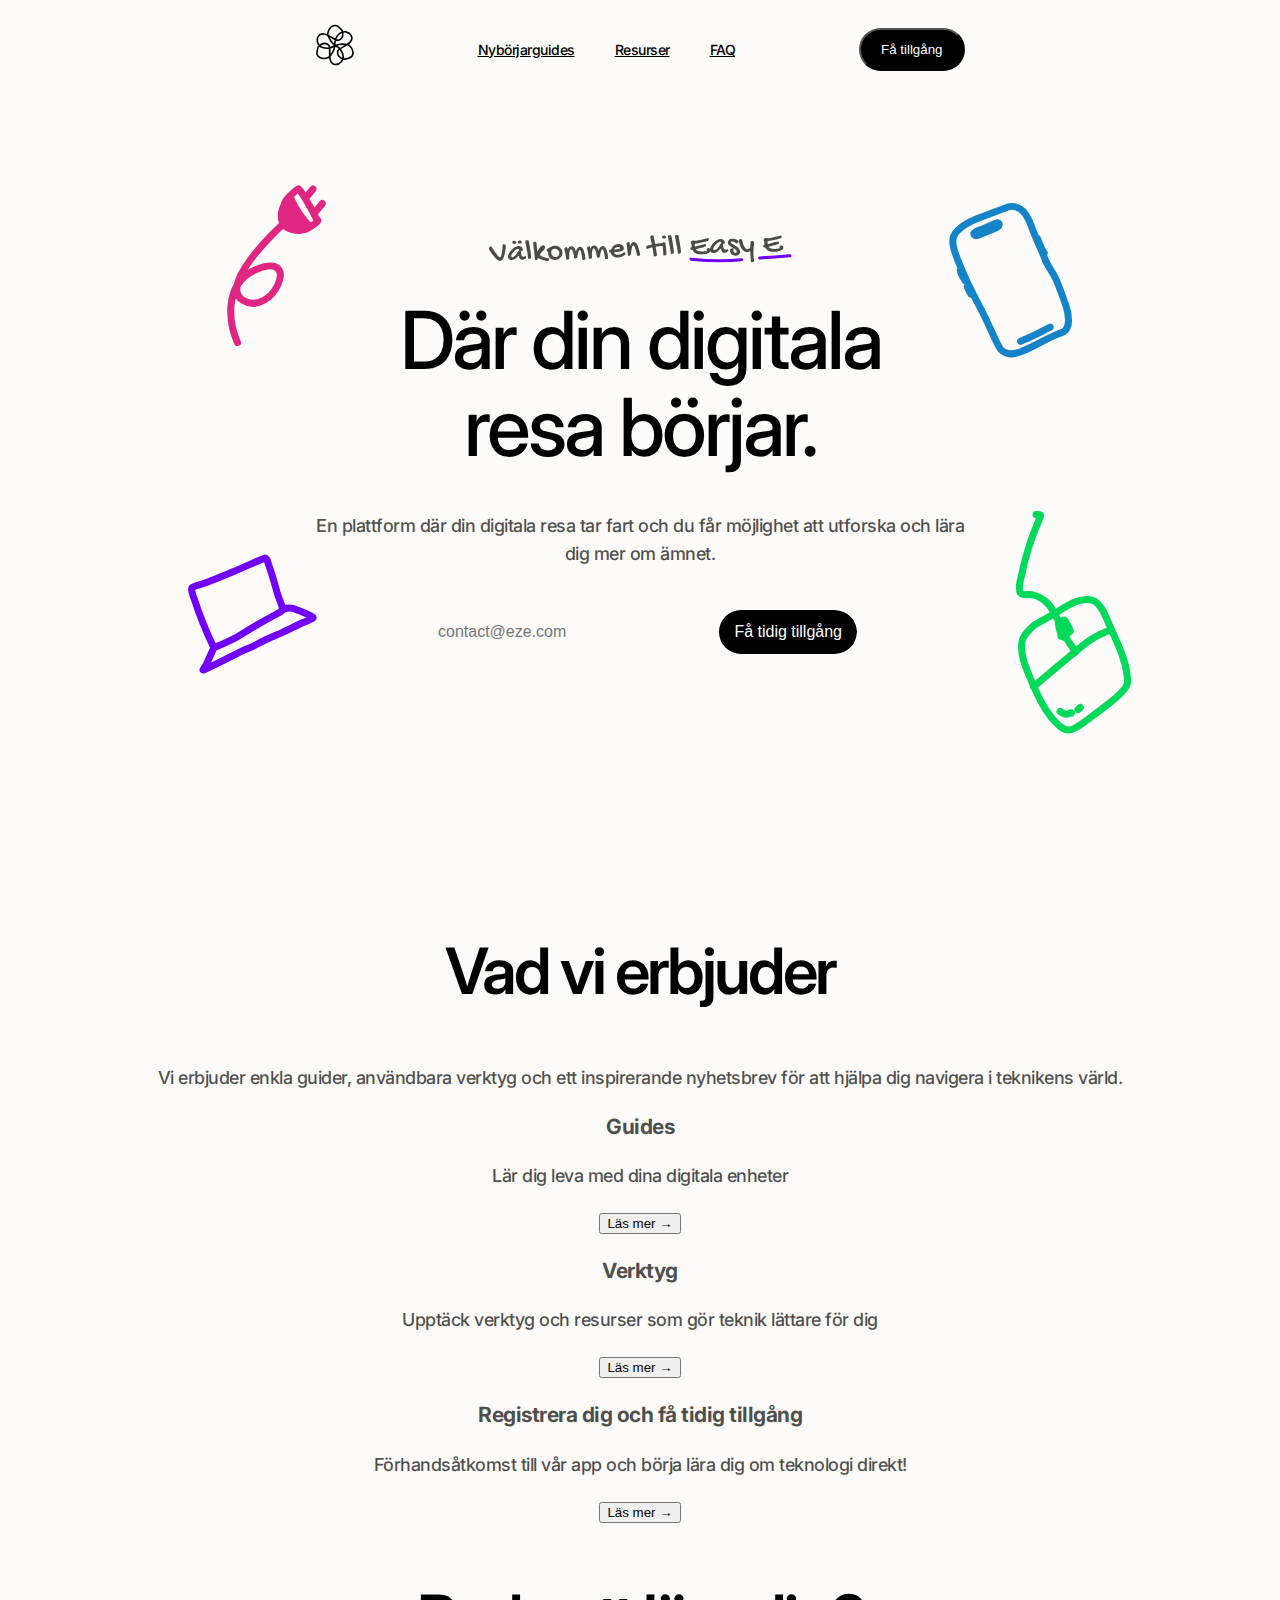
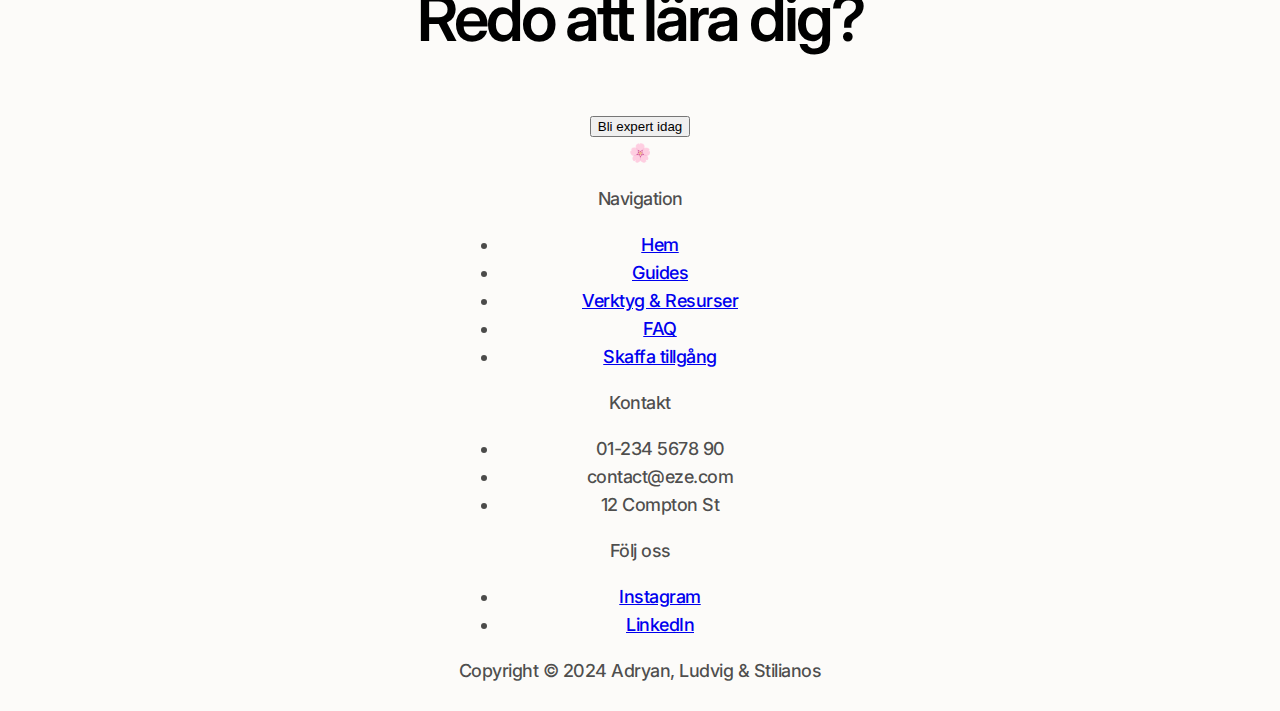
==== yousef_moller_papavassiliou_responsivewebb/index.html @ a3493d89 "Add files via upload" ====
<!DOCTYPE html>
<html lang="sv">
  <head>
    <meta charset="UTF-8" />
    <meta name="viewport" content="width=device-width, initial-scale=1.0" />
    <title>Easy E</title>
    <link rel="stylesheet" href="styles.css">
    <link rel="preconnect" href="https://fonts.googleapis.com">
    <link rel="preconnect" href="https://fonts.gstatic.com" crossorigin>    
    <link href="https://fonts.googleapis.com/css2?family=Gochi+Hand&family=Inter:ital,opsz,wght@0,14..32,100..900;1,14..32,100..900&display=swap" rel="stylesheet">  
  </head>
  <body>
    <!-- Header -->
    <nav class="navbar">
      <div class="logo">
        <img src="icons/logo.svg">
      </div>
        <div class="nav-links">
          <a href="#" class="nav-item">Nybörjarguides</a>
          <a href="#" class="nav-item">Resurser</a>
          <a href="#" class="nav-item">FAQ</a>
      </div>
      <button class="nav-cta-button">Få tillgång</button>
    </nav>

    <!-- Hero Section -->
    <div class="hero">
      <img src="other/handwritten_1.svg" alt="hanskriven text som välkommnar användaren">
      <h1>Där din digitala <br>resa börjar.</h1>
      <p>En plattform där din digitala resa tar fart och du får möjlighet att utforska och lära dig mer om ämnet.</p>
      <img src="icons/phone.svg" class="phone-icon" alt="Phone Icon">
      <img src="icons/cable.svg" class="cable-icon" alt="Cable Icon">
      <img src="icons/laptop.svg" class="computer-icon" alt="Laptop Icon">
      <img src="icons/mouse.svg" class="mouse-icon" alt="Computer mouse icon">
      <form class="signup-form" action="submit_form.html" method="POST">
        <input type="email" name="email" placeholder="contact@eze.com" class="email-input" required>
        <button type="submit" class="submit-button">Få tidig tillgång</button>
      </form>
    
  </div>
    <!-- Offerings Section -->
    <section class="offerings">
      <h2>Vad vi erbjuder</h2>
      <p>
        Vi erbjuder enkla guider, användbara verktyg och ett inspirerande
        nyhetsbrev för att hjälpa dig navigera i teknikens värld.
      </p>
      <div class="cards">
        <div class="card">
          <h3>Guides</h3>
          <p>Lär dig leva med dina digitala enheter</p>
          <button>Läs mer →</button>
        </div>
        <div class="card">
          <h3>Verktyg</h3>
          <p>Upptäck verktyg och resurser som gör teknik lättare för dig</p>
          <button>Läs mer →</button>
        </div>
        <div class="card">
          <h3>Registrera dig och få tidig tillgång</h3>
          <p>
            Förhandsåtkomst till vår app och börja lära dig om teknologi direkt!
          </p>
          <button>Läs mer →</button>
        </div>
      </div>
    </section>

    <!-- Call to Action Section -->
    <section class="cta-section">
      <h2>Redo att lära dig?</h2>
      <button class="cta-large">Bli expert idag</button>
    </section>

    <!-- Footer -->
    <footer class="footer">
      <div class="footer-content">
        <div class="footer-logo">🌸</div>
        <div class="footer-nav">
          <p>Navigation</p>
          <ul>
            <li><a href="#">Hem</a></li>
            <li><a href="#">Guides</a></li>
            <li><a href="#">Verktyg & Resurser</a></li>
            <li><a href="#">FAQ</a></li>
            <li><a href="#">Skaffa tillgång</a></li>
          </ul>
        </div>
        <div class="footer-contact">
          <p>Kontakt</p>
          <ul>
            <li>01-234 5678 90</li>
            <li>contact@eze.com</li>
            <li>12 Compton St</li>
          </ul>
        </div>
        <div class="footer-social">
          <p>Följ oss</p>
          <ul>
            <li><a href="#">Instagram</a></li>
            <li><a href="#">LinkedIn</a></li>
          </ul>
        </div>
      </div>
      <div class="footer-bottom">
        <p>Copyright © 2024 Adryan, Ludvig & Stilianos</p>
      </div>
    </footer>
  </body>
</html>
---- yousef_moller_papavassiliou_responsivewebb/styles.css ----
body {
  display: flex;
  flex-direction: column;
  align-items: center;
  background-color: #FCFBF9;
}
h1 {
  font-family: "Inter";
  font-size: 80px;
  font-style: normal;
  font-weight: 500;
  line-height: 87px;
  letter-spacing: -3px;
  margin: 0;
  color: #000;
}
h2 {
  font-family: "Inter";
  font-size: 64px;
  font-style: normal;
  font-weight: 600;
  line-height: 80px;
  letter-spacing: -3px;
  color: black;
}
body {
  color: rgba(0, 0, 0, 0.70);
  text-align: center;
  font-family: "Inter";
  font-size: 18px;
  font-style: normal;
  font-weight: 500;
  line-height: 28px;
  letter-spacing: -0.5px;
  align-self: stretch;
}
.navbar {
  display: flex;
  flex-direction: row;
  padding: 16px 0px;
  justify-content: space-between;
  align-items: center;
  align-self: center;
  max-width: 746px;
  gap: 124px;
}
.nav-links {
  gap: 80px;
  display: flex;
  flex-direction: row;
  align-items: center;
  padding: 0px;
  gap: 40px;
  text-align: justify
}
.nav-cta-button {
  display: flex;
  padding: 12px 20px;
  justify-content: center;
  align-items: center;
  border-radius: 200px;
  background: #000;
  color: white;
}
.hero {
  position: relative;
  margin-top: 140px;
  margin-bottom: 224px;
  display: flex;
  max-width: 664px;
  flex-direction: column;
  align-items: center;
  gap: 24px;
}
.nav-item {
  color: var(--Color-Neutral-black, #000);
  font-family: "Inter";
  font-size: 14px;
  font-style: normal;
  font-weight: 500;
  line-height: normal;
}
.phone-icon {
  position: absolute;
  top: -28px;
  right: -100px;
}
.cable-icon {
  position: absolute;
  top: -48px;
  left: -120px;
}
.computer-icon {
  position: absolute;
  bottom: -20px;
  left: -120px;
}
.mouse-icon {
  position: absolute;
  bottom: -80px;
  right: -160px;
}
/* Form container styling */
.signup-form {
    display: flex;
    align-items: center;
    padding: 0;
    gap: 0; /* Removed gap to ensure border doesn't appear separated */
    width: 434px;
    height: 44px;
    background: #FCFBF9;
    border: 1px solid #000 opa; /* Solid black border */
    border-radius: 22px; /* Rounded corners for pill shape */
    overflow: hidden; /* Ensures child elements stay within rounded borders */
}

/* Email input field styling */
.email-input {
    border: none;
    padding: 10px 15px;
    font-size: 16px;
    outline: none;
    flex: 1; /* Allows the input to take available space */
    background-color: #FCFBF9;
    color: #333;
}

/* Submit button styling */
.submit-button {
    background-color: #000; /* Black background */
    color: #fff; /* White text */
    padding: 10px 15px;
    font-size: 16px;
    border: none;
    height: 100%; /* Ensures button matches container height */
    border-radius: 200px;
    cursor: pointer;
}
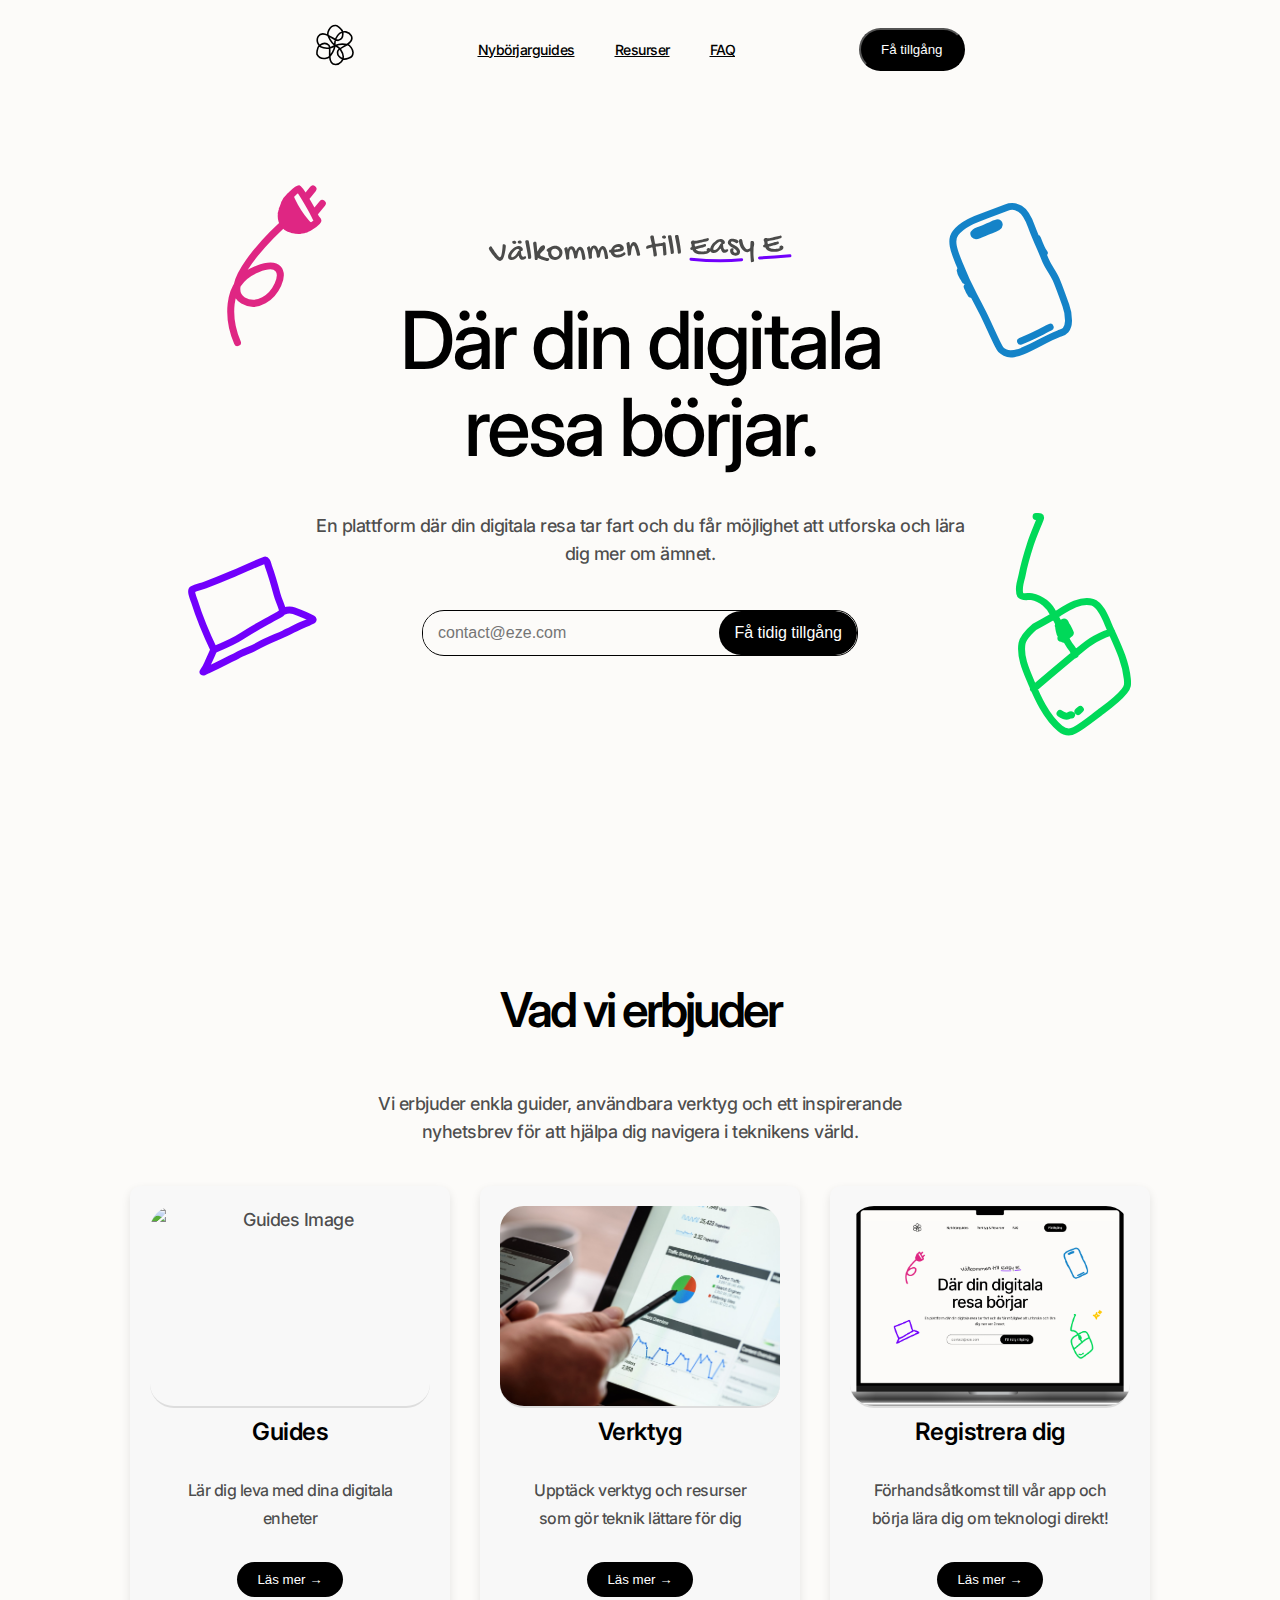
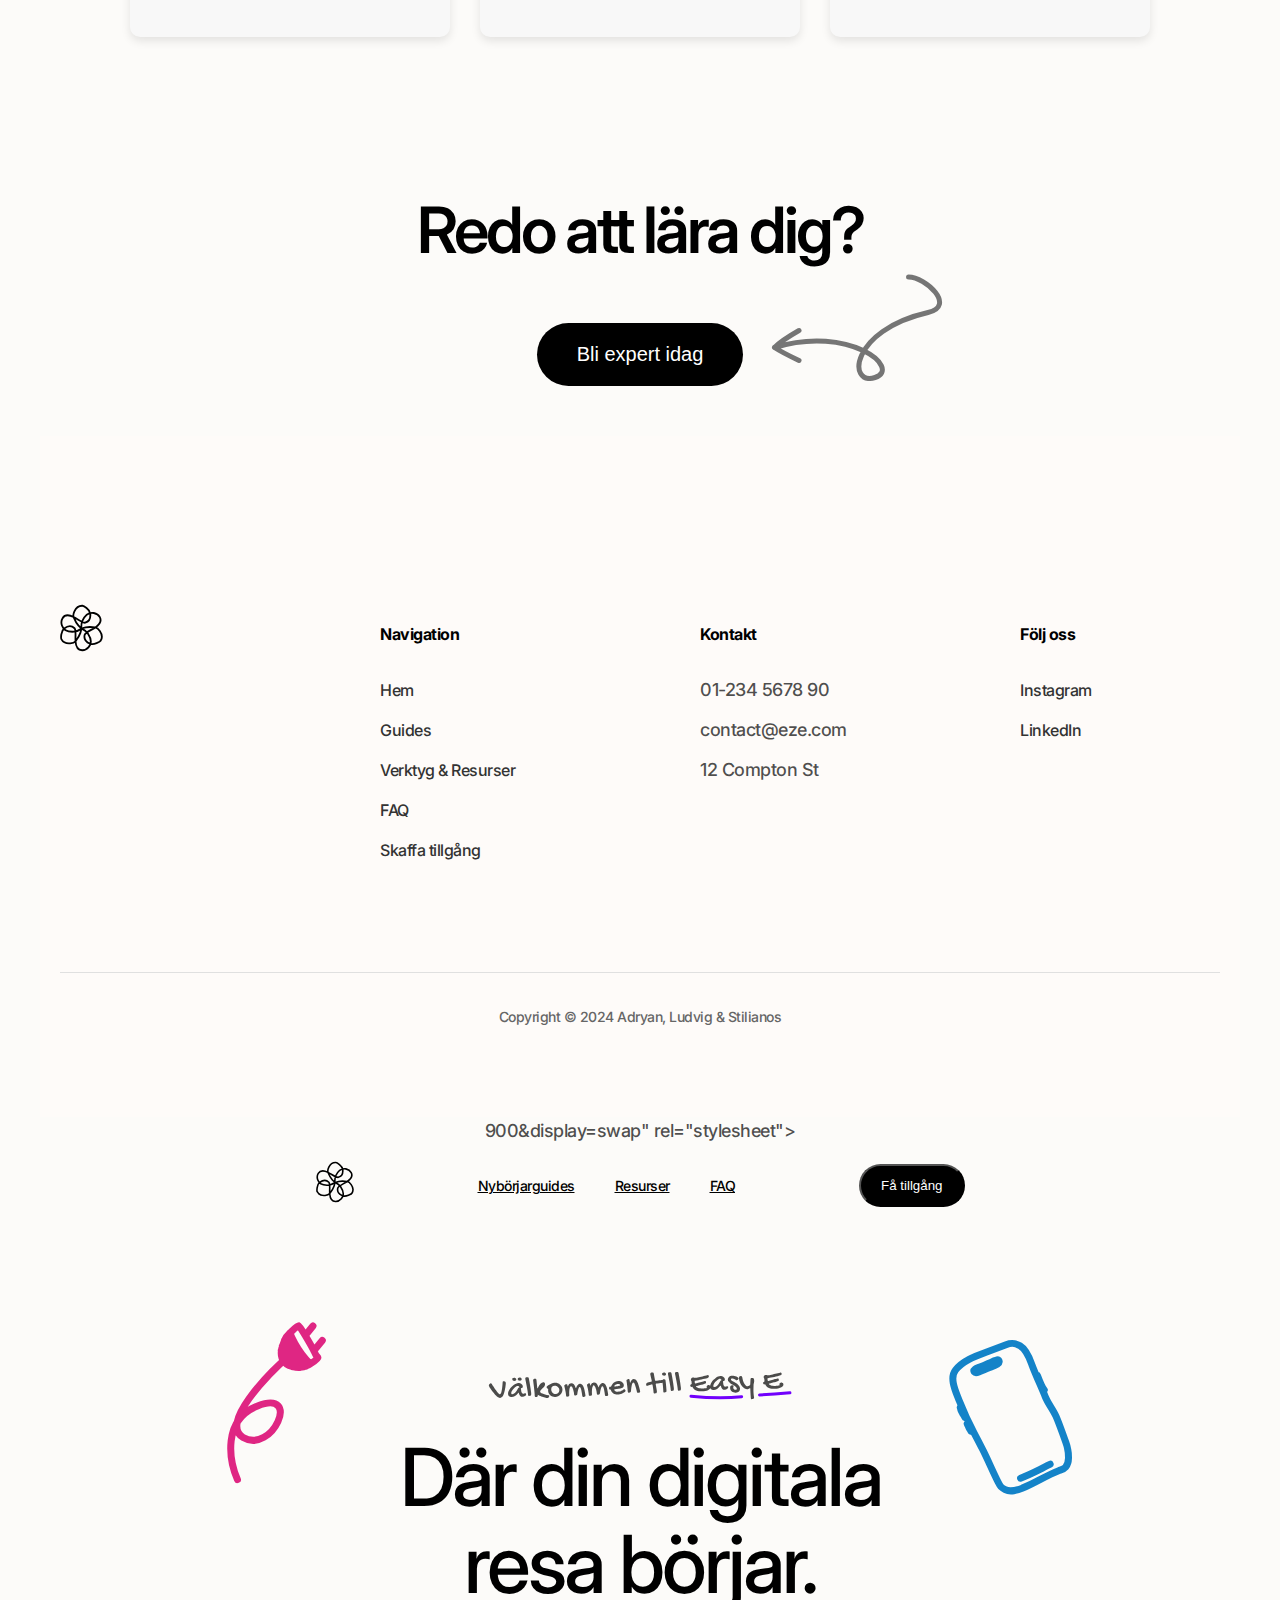
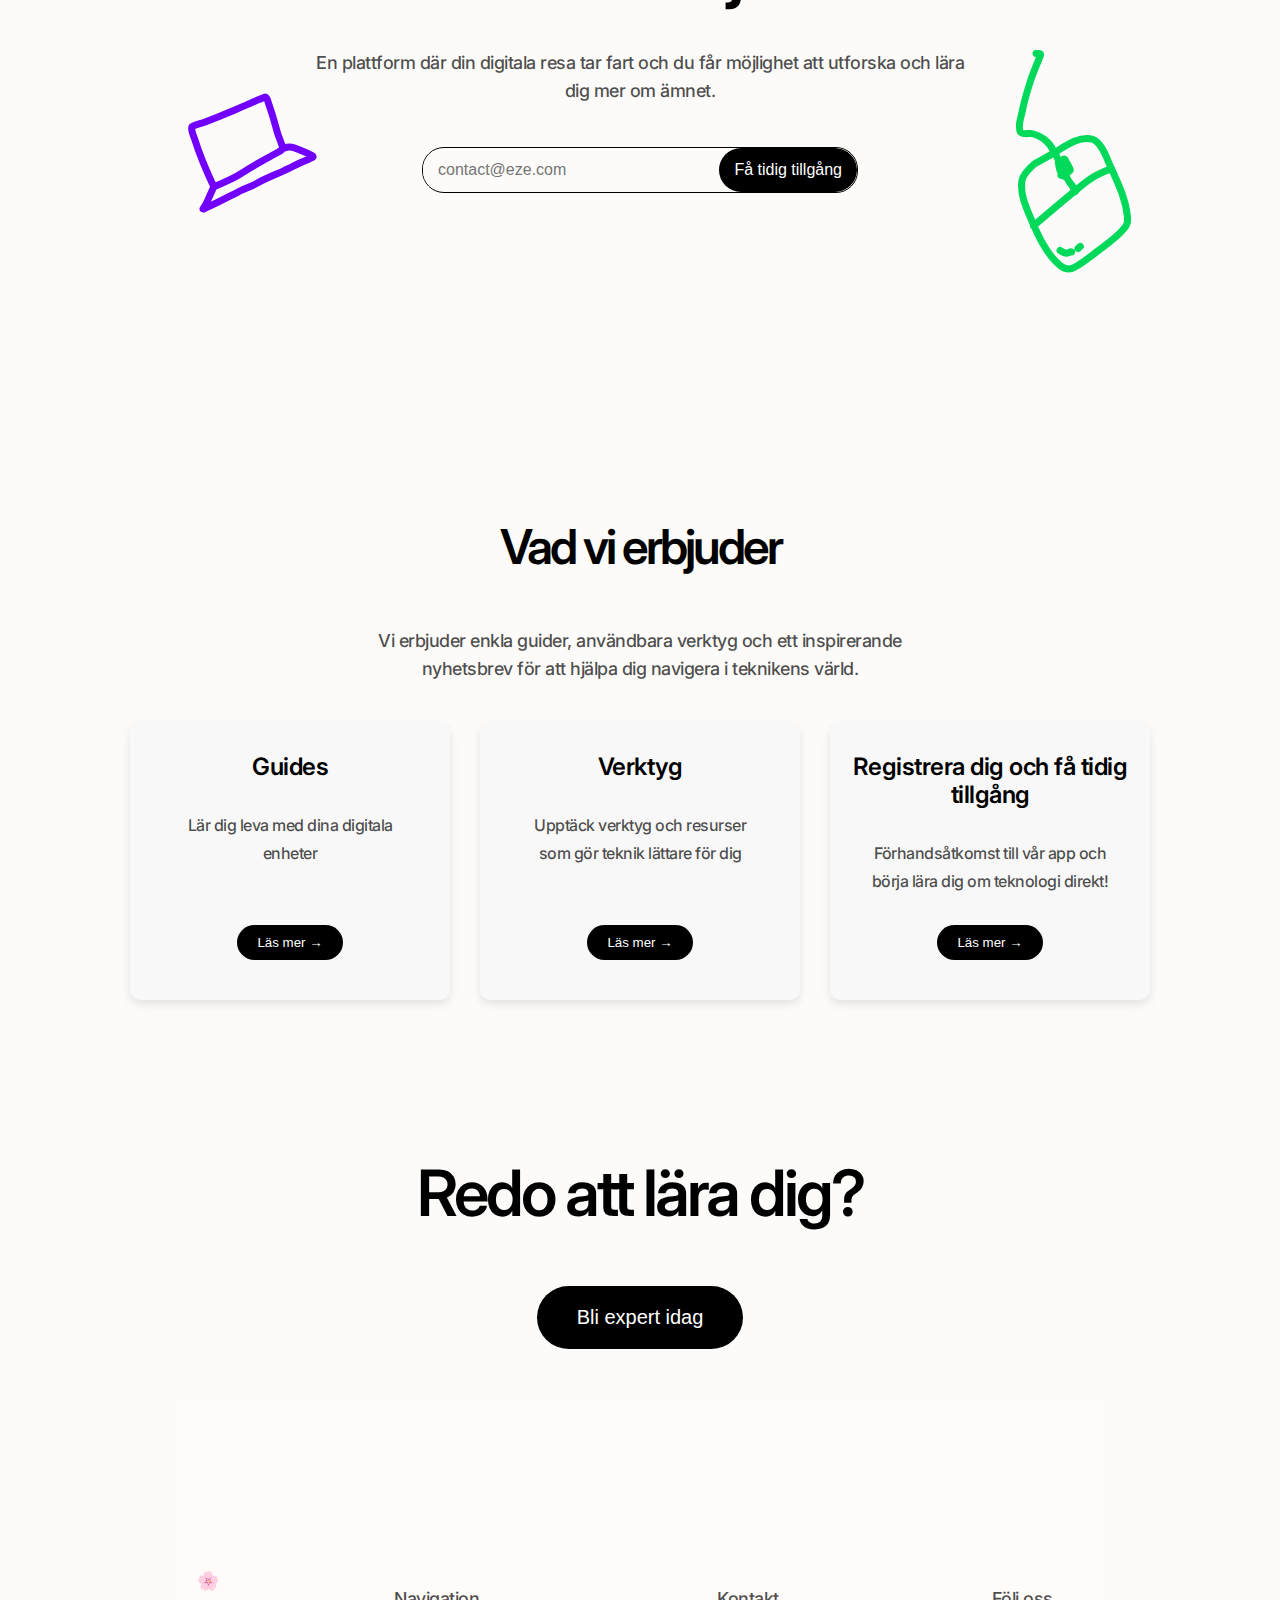
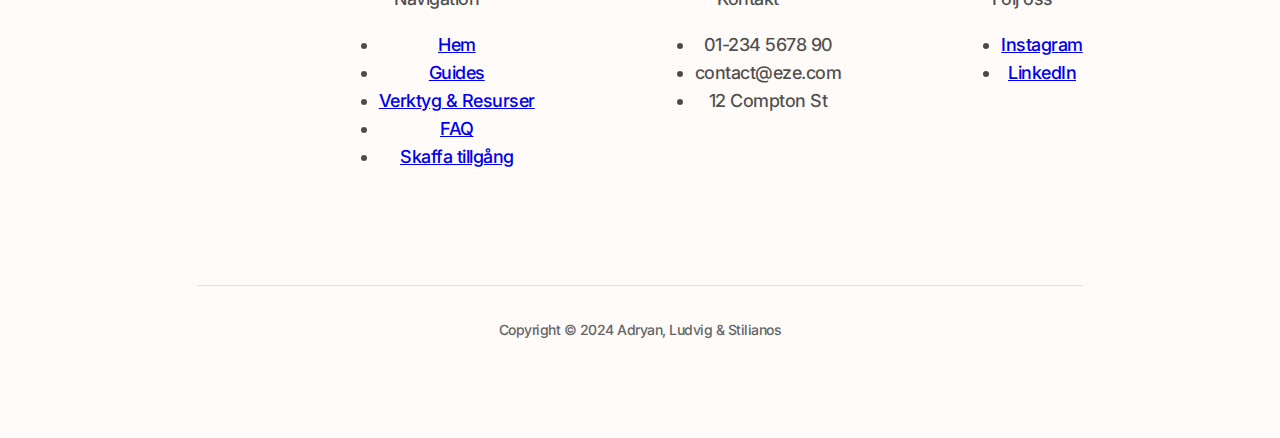
==== commit 1e8ecfb2: "Update index.html" ====
--- a/yousef_moller_papavassiliou_responsivewebb/index.html
+++ b/yousef_moller_papavassiliou_responsivewebb/index.html
@@ -7,7 +7,152 @@
     <link rel="stylesheet" href="styles.css">
     <link rel="preconnect" href="https://fonts.googleapis.com">
     <link rel="preconnect" href="https://fonts.gstatic.com" crossorigin>    
+    <link href="https://fonts.googleapis.com/css2?family=Gochi+Hand&family=Inter:ital,opsz,wght@0,14..32,100..900;1,14..32,100..<!DOCTYPE html>
+<html lang="sv">
+  <head>
+    <meta charset="UTF-8" />
+    <meta name="viewport" content="width=device-width, initial-scale=1.0" />
+    <title>Easy E</title>
+    <link rel="stylesheet" href="styles.css">
+    <link rel="preconnect" href="https://fonts.googleapis.com">
+    <link rel="preconnect" href="https://fonts.gstatic.com" crossorigin>    
     <link href="https://fonts.googleapis.com/css2?family=Gochi+Hand&family=Inter:ital,opsz,wght@0,14..32,100..900;1,14..32,100..900&display=swap" rel="stylesheet">  
+  </head>
+  <body>
+ <!-- Header -->
+    <nav class="navbar">
+      <div class="logo">
+        <img src="icons/logo.svg" />
+      </div>
+
+      <!-- Desktop Navigation Links -->
+      <div class="nav-links">
+        <a href="#" class="nav-item">Nybörjarguides</a>
+        <a href="#" class="nav-item">Resurser</a>
+        <a href="#" class="nav-item">FAQ</a>
+      </div>
+
+      <!-- Desktop CTA Button -->
+      <button class="nav-cta-button">Få tillgång</button>
+
+      <!-- Hamburger Button for Mobile -->
+      <button class="hamburger" onclick="toggleMenu()">☰</button>
+
+      <!-- Mobile Menu (hidden initially) -->
+      <div class="mobile-menu">
+        <a href="#" class="nav-item">Nybörjarguides</a>
+        <a href="#" class="nav-item">Resurser</a>
+        <a href="#" class="nav-item">FAQ</a>
+        <button class="nav-cta-button">Få tillgång</button>
+      </div>
+    </nav>
+
+    <!-- Hero Section -->
+    <div class="hero">
+      <img src="other/handwritten_1.svg" alt="hanskriven text som välkommnar användaren">
+      <h1>Där din digitala <br>resa börjar.</h1>
+      <p>En plattform där din digitala resa tar fart och du får möjlighet att utforska och lära dig mer om ämnet.</p>
+      <img src="icons/phone.svg" class="phone-icon" alt="Phone Icon">
+      <img src="icons/cable.svg" class="cable-icon" alt="Cable Icon">
+      <img src="icons/laptop.svg" class="computer-icon" alt="Laptop Icon">
+      <img src="icons/mouse.svg" class="mouse-icon" alt="Computer mouse icon">
+      <form class="signup-form" action="submit_form.html" method="POST">
+        <input type="email" name="email" placeholder="contact@eze.com" class="email-input" required>
+        <button type="submit" class="submit-button">Få tidig tillgång</button>
+      </form>
+    
+    </div>
+    <!-- Offerings Section -->
+    <section class="offerings">
+      <h2>Vad vi erbjuder</h2>
+      <p>
+        Vi erbjuder enkla guider, användbara verktyg och ett inspirerande
+        nyhetsbrev för att hjälpa dig navigera i teknikens värld.
+      </p>
+      <div class="cards">
+        <div class="card">
+          <img src="images/00cc3f4290ad0372e50183e2f3757b76.jpg" alt="Guides Image" class="card-image">
+          <h3>Guides</h3>
+          <p>Lär dig leva med dina digitala enheter</p>
+          <button>Läs mer →</button>
+        </div>
+        <div class="card">
+          <img src="images/2ef93848f15dc45d1b218d5c38092b55.jpg" alt="Tools Image" class="card-image">
+          <h3>Verktyg</h3>
+          <p>Upptäck verktyg och resurser som gör teknik lättare för dig</p>
+          <button>Läs mer →</button>
+        </div>
+        <div class="card">
+          <img src="images/Macbook Pro.png" alt="Signup Image" class="card-image">
+          <h3>Registrera dig</h3>
+          <p>
+            Förhandsåtkomst till vår app och börja lära dig om teknologi direkt!
+          </p>
+          <button>Läs mer →</button>
+        </div>
+      </div>
+    </section>
+    
+
+    <!-- Call to Action Section -->
+    <section class="cta-section">
+      <h2>Redo att lära dig?</h2>
+      <button class="cta-large">
+        Bli expert idag
+        <img src="icons/arrow.svg" class="cta-arrow"></img> <!-- Arrow element outside the button -->
+      </button>
+    </section>
+
+
+  
+    <!-- Footer -->
+    <footer class="footer">
+      <div class="footer-content">
+        <div class="footer-logo footer-section">
+          <img src="icons/logo.svg" alt="Logo" />
+        </div>
+        <div class="footer-nav footer-section">
+          <p>Navigation</p>
+          <ul>
+            <li><a href="#">Hem</a></li>
+            <li><a href="#">Guides</a></li>
+            <li><a href="#">Verktyg & Resurser</a></li>
+            <li><a href="#">FAQ</a></li>
+            <li><a href="#">Skaffa tillgång</a></li>
+          </ul>
+        </div>
+        <div class="footer-contact footer-section">
+          <p>Kontakt</p>
+          <ul>
+            <li>01-234 5678 90</li>
+            <li>contact@eze.com</li>
+            <li>12 Compton St</li>
+          </ul>
+        </div>
+        <div class="footer-social footer-section">
+          <p>Följ oss</p>
+          <ul>
+            <li><a href="#">Instagram</a></li>
+            <li><a href="#">LinkedIn</a></li>
+          </ul>
+        </div>
+      </div>
+      <div class="footer-bottom">
+        <p>Copyright © 2024 Adryan, Ludvig & Stilianos</p>
+      </div>
+    </footer>
+
+    <!-- JavaScript to toggle mobile menu visibility -->
+    <script>
+      function toggleMenu() {
+        const mobileMenu = document.querySelector(".mobile-menu");
+        mobileMenu.style.display =
+          mobileMenu.style.display === "flex" ? "none" : "flex";
+      }
+    </script>
+  </body>
+</html>
+900&display=swap" rel="stylesheet">  
   </head>
   <body>
     <!-- Header -->
--- a/yousef_moller_papavassiliou_responsivewebb/styles.css
+++ b/yousef_moller_papavassiliou_responsivewebb/styles.css
@@ -4,6 +4,7 @@
   align-items: center;
   background-color: #FCFBF9;
 }
+
 h1 {
   font-family: "Inter";
   font-size: 80px;
@@ -14,6 +15,7 @@
   margin: 0;
   color: #000;
 }
+
 h2 {
   font-family: "Inter";
   font-size: 64px;
@@ -23,6 +25,7 @@
   letter-spacing: -3px;
   color: black;
 }
+
 body {
   color: rgba(0, 0, 0, 0.70);
   text-align: center;
@@ -34,6 +37,7 @@
   letter-spacing: -0.5px;
   align-self: stretch;
 }
+
 .navbar {
   display: flex;
   flex-direction: row;
@@ -44,6 +48,7 @@
   max-width: 746px;
   gap: 124px;
 }
+
 .nav-links {
   gap: 80px;
   display: flex;
@@ -51,8 +56,9 @@
   align-items: center;
   padding: 0px;
   gap: 40px;
-  text-align: justify
-}
+  text-align: justify;
+}
+
 .nav-cta-button {
   display: flex;
   padding: 12px 20px;
@@ -62,6 +68,7 @@
   background: #000;
   color: white;
 }
+
 .hero {
   position: relative;
   margin-top: 140px;
@@ -72,6 +79,7 @@
   align-items: center;
   gap: 24px;
 }
+
 .nav-item {
   color: var(--Color-Neutral-black, #000);
   font-family: "Inter";
@@ -80,59 +88,403 @@
   font-weight: 500;
   line-height: normal;
 }
+
 .phone-icon {
   position: absolute;
   top: -28px;
   right: -100px;
 }
+
 .cable-icon {
   position: absolute;
   top: -48px;
   left: -120px;
 }
+
 .computer-icon {
   position: absolute;
   bottom: -20px;
   left: -120px;
 }
+
 .mouse-icon {
   position: absolute;
   bottom: -80px;
   right: -160px;
 }
+
 /* Form container styling */
 .signup-form {
-    display: flex;
-    align-items: center;
-    padding: 0;
-    gap: 0; /* Removed gap to ensure border doesn't appear separated */
-    width: 434px;
-    height: 44px;
-    background: #FCFBF9;
-    border: 1px solid #000 opa; /* Solid black border */
-    border-radius: 22px; /* Rounded corners for pill shape */
-    overflow: hidden; /* Ensures child elements stay within rounded borders */
+  display: flex;
+  align-items: center;
+  padding: 0;
+  gap: 0;
+  width: 434px;
+  height: 44px;
+  background: #FCFBF9;
+  border: 1px solid #000;
+  border-radius: 22px;
+  overflow: hidden;
 }
 
 /* Email input field styling */
 .email-input {
-    border: none;
-    padding: 10px 15px;
-    font-size: 16px;
-    outline: none;
-    flex: 1; /* Allows the input to take available space */
-    background-color: #FCFBF9;
-    color: #333;
+  border: none;
+  padding: 10px 15px;
+  font-size: 16px;
+  outline: none;
+  flex: 1;
+  background-color: #FCFBF9;
+  color: #333;
 }
 
 /* Submit button styling */
 .submit-button {
-    background-color: #000; /* Black background */
-    color: #fff; /* White text */
-    padding: 10px 15px;
-    font-size: 16px;
-    border: none;
-    height: 100%; /* Ensures button matches container height */
-    border-radius: 200px;
-    cursor: pointer;
-}
+  background-color: #000;
+  color: #fff;
+  padding: 10px 15px;
+  font-size: 16px;
+  border: none;
+  height: 100%;
+  border-radius: 200px;
+  cursor: pointer;
+}
+
+/* Nybörjarguides - Offerings section and card styling */
+.offerings {
+  text-align: center;
+  margin: 50px 0;
+}
+
+.offerings h2 {
+  font-size: 48px;
+  font-weight: 600;
+  color: #000;
+}
+
+.offerings p {
+  font-size: 18px;
+  color: rgba(0, 0, 0, 0.7);
+  margin: 20px auto;
+  max-width: 600px;
+}
+
+.cards {
+  display: flex;
+  justify-content: space-around;
+  gap: 20px;
+  flex-wrap: wrap;
+  margin-top: 40px;
+}
+
+.card {
+  background-color: #f8f8f8;
+  border-radius: 10px;
+  width: 300px;
+  overflow: hidden;
+  box-shadow: 0 4px 10px rgba(0, 0, 0, 0.1);
+  transition: transform 0.3s ease;
+  display: flex;
+  flex-direction: column;
+  justify-content: space-between;
+}
+
+.card-image {
+  width: 100%;
+  height: 200px;
+  object-fit: cover;
+  border-bottom: 2px solid #ddd;
+  border-radius: 24px;
+}
+
+.card h3 {
+  font-size: 24px;
+  font-weight: 600;
+  color: #000;
+  margin: 20px 0 10px;
+}
+
+.card p {
+  font-size: 16px;
+  color: rgba(0, 0, 0, 0.7);
+  padding: 0 20px;
+  flex-grow: 1;
+}
+
+.card button {
+  background-color: #000;
+  color: white;
+  border: none;
+  padding: 10px 20px;
+  margin: 20px;
+  border-radius: 30px;
+  cursor: pointer;
+  align-self: center;
+}
+
+.card button:hover {
+  background-color: #444;
+}
+
+
+/* Call to Action Section */
+.cta-section {
+  background-color: #FCFBF9;
+  text-align: center;
+  padding: 50px 0;
+  position: relative;
+}
+
+.cta-large {
+  background-color: #000;
+  color: white;
+  font-size: 20px;
+  padding: 20px 40px;
+  border-radius: 50px;
+  cursor: pointer;
+  border: none;
+  transition: background-color 0.3s ease;
+  display: inline-block;
+  position: relative;
+}
+
+.cta-large:hover {
+  background-color: #7100FC;
+}
+
+.cta-arrow {
+  position: absolute;
+  right: -200px;
+  bottom: 5px;
+}
+
+
+/* Footer */
+.footer {
+  background: #fefbf9;
+  padding: 56px 20px;
+  display: flex;
+  flex-direction: column;
+  align-items: center;
+}
+
+.footer-content {
+  display: flex;
+  flex-direction: row;
+  justify-content: space-between;
+  align-items: flex-start;
+  width: 100%;
+  max-width: 1440px;
+  padding: 112px 120px 56px;
+  gap: 40px;
+}
+
+.footer-logo img {
+  height: 48px;
+}
+
+.footer-section {
+  display: flex;
+  flex-direction: column;
+  align-items: flex-start;
+  text-align: left;
+  gap: 12px;
+  min-width: 200px;
+}
+
+.footer-section p {
+  font-size: 16px;
+  font-weight: bold;
+  margin-bottom: 16px;
+  color: #000;
+}
+
+.footer-section ul {
+  list-style: none;
+  padding: 0;
+  margin: 0;
+}
+
+.footer-section ul li {
+  margin-bottom: 12px;
+}
+
+.footer-section ul li a {
+  text-decoration: none;
+  color: #333;
+  font-size: 16px;
+}
+
+.footer-socials {
+  display: flex;
+  gap: 24px;
+  align-items: center;
+}
+
+.footer-bottom {
+  text-align: center;
+  width: 100%;
+  max-width: 1440px;
+  padding: 16px 0;
+  border-top: 1px solid #e0e0e0;
+  font-size: 14px;
+  color: #666;
+  margin-top: 40px;
+}
+
+/* Hamburger Button Styling */
+.hamburger {
+  display: none; /* Hidden by default */
+  font-size: 24px;
+  background: none;
+  border: none;
+  color: #000;
+  cursor: pointer;
+}
+
+/* Mobile Menu Styling */
+.mobile-menu {
+  display: none; /* Hidden initially */
+  flex-direction: column;
+  gap: 16px;
+  align-items: center;
+  background-color: #fcfbf9;
+  padding: 20px;
+  position: absolute;
+  top: 70px;
+  right: 0;
+  width: 100%;
+  box-shadow: 0px 4px 12px rgba(0, 0, 0, 0.1);
+  z-index: 10;
+}
+
+/* Responsive Styling */
+@media (max-width: 768px) {
+  .nav-links,
+  .nav-cta-button {
+    display: none; /* Hide desktop links and button on mobile */
+  }
+
+  .hamburger {
+    display: block; /* Show hamburger button on mobile */
+  }
+
+  .footer-content {
+    flex-direction: column;
+    align-items: center;
+    padding: 56px 20px;
+    gap: 20px;
+  }
+
+  .footer-section {
+    align-items: center;
+    text-align: center;
+    min-width: auto;
+  }
+
+  .footer-section ul li {
+    margin-bottom: 8px;
+  }
+}
+
+
+/* New page - Guide Cards Section */
+.guide-cards {
+  text-align: center;
+  margin: 50px 0;
+}
+
+.guide-header {
+  display: flex;
+  flex-direction: column;
+  align-items: center;
+  margin-bottom: 30px;
+}
+
+.handwritten-heading {
+  width: 250px;
+  height: auto;
+  margin-bottom: 20px;
+}
+
+.guide-cards h2 {
+  font-size: 64px;
+  font-weight: 600;
+  color: #000;
+  margin: 10px 0;
+}
+
+.guide-cards p {
+  font-size: 18px;
+  color: rgba(0, 0, 0, 0.7);
+  margin: 0 auto;
+  max-width: 600px;
+}
+
+.cards {
+  display: flex;
+  justify-content: space-between;
+  gap: 30px;
+  flex-wrap: wrap;
+  margin-top: 40px;
+}
+
+.card {
+  width: 280px;
+  padding: 20px;
+  display: flex;
+  flex-direction: column;
+  align-items: center;
+  justify-content: space-between;
+  text-align: center;
+}
+
+.card-icon {
+  background-color: #fcfcfc;
+  border-radius: 50%;
+  padding: 20px;
+  margin-bottom: 20px;
+  width: 80px;
+  height: 80px;
+  display: flex;
+  justify-content: center;
+  align-items: center;
+}
+
+.card-icon img {
+  width: 50px;
+  height: 50px;
+}
+
+.card h3 {
+  font-size: 24px;
+  font-weight: 600;
+  color: #000;
+  margin: 10px 0;
+}
+
+.card p {
+  font-size: 16px;
+  color: rgba(0, 0, 0, 0.7);
+  margin-bottom: 20px;
+}
+
+.card button {
+  background-color: #000;
+  color: white;
+  border: none;
+  padding: 10px 20px;
+  margin-top: 10px;
+  border-radius: 30px;
+  cursor: pointer;
+  align-self: center;
+}
+
+.card button:hover {
+  background-color: #444;
+}
+
+.what-you-get {
+  text-align: center;
+  margin: 60px 0;
+}
--- a/yousef_moller_papavassiliou_responsivewebb/styles.css
+++ b/yousef_moller_papavassiliou_responsivewebb/styles.css
@@ -4,6 +4,7 @@
   align-items: center;
   background-color: #FCFBF9;
 }
+
 h1 {
   font-family: "Inter";
   font-size: 80px;
@@ -14,6 +15,7 @@
   margin: 0;
   color: #000;
 }
+
 h2 {
   font-family: "Inter";
   font-size: 64px;
@@ -23,6 +25,7 @@
   letter-spacing: -3px;
   color: black;
 }
+
 body {
   color: rgba(0, 0, 0, 0.70);
   text-align: center;
@@ -34,6 +37,7 @@
   letter-spacing: -0.5px;
   align-self: stretch;
 }
+
 .navbar {
   display: flex;
   flex-direction: row;
@@ -44,6 +48,7 @@
   max-width: 746px;
   gap: 124px;
 }
+
 .nav-links {
   gap: 80px;
   display: flex;
@@ -51,8 +56,9 @@
   align-items: center;
   padding: 0px;
   gap: 40px;
-  text-align: justify
-}
+  text-align: justify;
+}
+
 .nav-cta-button {
   display: flex;
   padding: 12px 20px;
@@ -62,6 +68,7 @@
   background: #000;
   color: white;
 }
+
 .hero {
   position: relative;
   margin-top: 140px;
@@ -72,6 +79,7 @@
   align-items: center;
   gap: 24px;
 }
+
 .nav-item {
   color: var(--Color-Neutral-black, #000);
   font-family: "Inter";
@@ -80,59 +88,403 @@
   font-weight: 500;
   line-height: normal;
 }
+
 .phone-icon {
   position: absolute;
   top: -28px;
   right: -100px;
 }
+
 .cable-icon {
   position: absolute;
   top: -48px;
   left: -120px;
 }
+
 .computer-icon {
   position: absolute;
   bottom: -20px;
   left: -120px;
 }
+
 .mouse-icon {
   position: absolute;
   bottom: -80px;
   right: -160px;
 }
+
 /* Form container styling */
 .signup-form {
-    display: flex;
-    align-items: center;
-    padding: 0;
-    gap: 0; /* Removed gap to ensure border doesn't appear separated */
-    width: 434px;
-    height: 44px;
-    background: #FCFBF9;
-    border: 1px solid #000 opa; /* Solid black border */
-    border-radius: 22px; /* Rounded corners for pill shape */
-    overflow: hidden; /* Ensures child elements stay within rounded borders */
+  display: flex;
+  align-items: center;
+  padding: 0;
+  gap: 0;
+  width: 434px;
+  height: 44px;
+  background: #FCFBF9;
+  border: 1px solid #000;
+  border-radius: 22px;
+  overflow: hidden;
 }
 
 /* Email input field styling */
 .email-input {
-    border: none;
-    padding: 10px 15px;
-    font-size: 16px;
-    outline: none;
-    flex: 1; /* Allows the input to take available space */
-    background-color: #FCFBF9;
-    color: #333;
+  border: none;
+  padding: 10px 15px;
+  font-size: 16px;
+  outline: none;
+  flex: 1;
+  background-color: #FCFBF9;
+  color: #333;
 }
 
 /* Submit button styling */
 .submit-button {
-    background-color: #000; /* Black background */
-    color: #fff; /* White text */
-    padding: 10px 15px;
-    font-size: 16px;
-    border: none;
-    height: 100%; /* Ensures button matches container height */
-    border-radius: 200px;
-    cursor: pointer;
-}
+  background-color: #000;
+  color: #fff;
+  padding: 10px 15px;
+  font-size: 16px;
+  border: none;
+  height: 100%;
+  border-radius: 200px;
+  cursor: pointer;
+}
+
+/* Nybörjarguides - Offerings section and card styling */
+.offerings {
+  text-align: center;
+  margin: 50px 0;
+}
+
+.offerings h2 {
+  font-size: 48px;
+  font-weight: 600;
+  color: #000;
+}
+
+.offerings p {
+  font-size: 18px;
+  color: rgba(0, 0, 0, 0.7);
+  margin: 20px auto;
+  max-width: 600px;
+}
+
+.cards {
+  display: flex;
+  justify-content: space-around;
+  gap: 20px;
+  flex-wrap: wrap;
+  margin-top: 40px;
+}
+
+.card {
+  background-color: #f8f8f8;
+  border-radius: 10px;
+  width: 300px;
+  overflow: hidden;
+  box-shadow: 0 4px 10px rgba(0, 0, 0, 0.1);
+  transition: transform 0.3s ease;
+  display: flex;
+  flex-direction: column;
+  justify-content: space-between;
+}
+
+.card-image {
+  width: 100%;
+  height: 200px;
+  object-fit: cover;
+  border-bottom: 2px solid #ddd;
+  border-radius: 24px;
+}
+
+.card h3 {
+  font-size: 24px;
+  font-weight: 600;
+  color: #000;
+  margin: 20px 0 10px;
+}
+
+.card p {
+  font-size: 16px;
+  color: rgba(0, 0, 0, 0.7);
+  padding: 0 20px;
+  flex-grow: 1;
+}
+
+.card button {
+  background-color: #000;
+  color: white;
+  border: none;
+  padding: 10px 20px;
+  margin: 20px;
+  border-radius: 30px;
+  cursor: pointer;
+  align-self: center;
+}
+
+.card button:hover {
+  background-color: #444;
+}
+
+
+/* Call to Action Section */
+.cta-section {
+  background-color: #FCFBF9;
+  text-align: center;
+  padding: 50px 0;
+  position: relative;
+}
+
+.cta-large {
+  background-color: #000;
+  color: white;
+  font-size: 20px;
+  padding: 20px 40px;
+  border-radius: 50px;
+  cursor: pointer;
+  border: none;
+  transition: background-color 0.3s ease;
+  display: inline-block;
+  position: relative;
+}
+
+.cta-large:hover {
+  background-color: #7100FC;
+}
+
+.cta-arrow {
+  position: absolute;
+  right: -200px;
+  bottom: 5px;
+}
+
+
+/* Footer */
+.footer {
+  background: #fefbf9;
+  padding: 56px 20px;
+  display: flex;
+  flex-direction: column;
+  align-items: center;
+}
+
+.footer-content {
+  display: flex;
+  flex-direction: row;
+  justify-content: space-between;
+  align-items: flex-start;
+  width: 100%;
+  max-width: 1440px;
+  padding: 112px 120px 56px;
+  gap: 40px;
+}
+
+.footer-logo img {
+  height: 48px;
+}
+
+.footer-section {
+  display: flex;
+  flex-direction: column;
+  align-items: flex-start;
+  text-align: left;
+  gap: 12px;
+  min-width: 200px;
+}
+
+.footer-section p {
+  font-size: 16px;
+  font-weight: bold;
+  margin-bottom: 16px;
+  color: #000;
+}
+
+.footer-section ul {
+  list-style: none;
+  padding: 0;
+  margin: 0;
+}
+
+.footer-section ul li {
+  margin-bottom: 12px;
+}
+
+.footer-section ul li a {
+  text-decoration: none;
+  color: #333;
+  font-size: 16px;
+}
+
+.footer-socials {
+  display: flex;
+  gap: 24px;
+  align-items: center;
+}
+
+.footer-bottom {
+  text-align: center;
+  width: 100%;
+  max-width: 1440px;
+  padding: 16px 0;
+  border-top: 1px solid #e0e0e0;
+  font-size: 14px;
+  color: #666;
+  margin-top: 40px;
+}
+
+/* Hamburger Button Styling */
+.hamburger {
+  display: none; /* Hidden by default */
+  font-size: 24px;
+  background: none;
+  border: none;
+  color: #000;
+  cursor: pointer;
+}
+
+/* Mobile Menu Styling */
+.mobile-menu {
+  display: none; /* Hidden initially */
+  flex-direction: column;
+  gap: 16px;
+  align-items: center;
+  background-color: #fcfbf9;
+  padding: 20px;
+  position: absolute;
+  top: 70px;
+  right: 0;
+  width: 100%;
+  box-shadow: 0px 4px 12px rgba(0, 0, 0, 0.1);
+  z-index: 10;
+}
+
+/* Responsive Styling */
+@media (max-width: 768px) {
+  .nav-links,
+  .nav-cta-button {
+    display: none; /* Hide desktop links and button on mobile */
+  }
+
+  .hamburger {
+    display: block; /* Show hamburger button on mobile */
+  }
+
+  .footer-content {
+    flex-direction: column;
+    align-items: center;
+    padding: 56px 20px;
+    gap: 20px;
+  }
+
+  .footer-section {
+    align-items: center;
+    text-align: center;
+    min-width: auto;
+  }
+
+  .footer-section ul li {
+    margin-bottom: 8px;
+  }
+}
+
+
+/* New page - Guide Cards Section */
+.guide-cards {
+  text-align: center;
+  margin: 50px 0;
+}
+
+.guide-header {
+  display: flex;
+  flex-direction: column;
+  align-items: center;
+  margin-bottom: 30px;
+}
+
+.handwritten-heading {
+  width: 250px;
+  height: auto;
+  margin-bottom: 20px;
+}
+
+.guide-cards h2 {
+  font-size: 64px;
+  font-weight: 600;
+  color: #000;
+  margin: 10px 0;
+}
+
+.guide-cards p {
+  font-size: 18px;
+  color: rgba(0, 0, 0, 0.7);
+  margin: 0 auto;
+  max-width: 600px;
+}
+
+.cards {
+  display: flex;
+  justify-content: space-between;
+  gap: 30px;
+  flex-wrap: wrap;
+  margin-top: 40px;
+}
+
+.card {
+  width: 280px;
+  padding: 20px;
+  display: flex;
+  flex-direction: column;
+  align-items: center;
+  justify-content: space-between;
+  text-align: center;
+}
+
+.card-icon {
+  background-color: #fcfcfc;
+  border-radius: 50%;
+  padding: 20px;
+  margin-bottom: 20px;
+  width: 80px;
+  height: 80px;
+  display: flex;
+  justify-content: center;
+  align-items: center;
+}
+
+.card-icon img {
+  width: 50px;
+  height: 50px;
+}
+
+.card h3 {
+  font-size: 24px;
+  font-weight: 600;
+  color: #000;
+  margin: 10px 0;
+}
+
+.card p {
+  font-size: 16px;
+  color: rgba(0, 0, 0, 0.7);
+  margin-bottom: 20px;
+}
+
+.card button {
+  background-color: #000;
+  color: white;
+  border: none;
+  padding: 10px 20px;
+  margin-top: 10px;
+  border-radius: 30px;
+  cursor: pointer;
+  align-self: center;
+}
+
+.card button:hover {
+  background-color: #444;
+}
+
+.what-you-get {
+  text-align: center;
+  margin: 60px 0;
+}
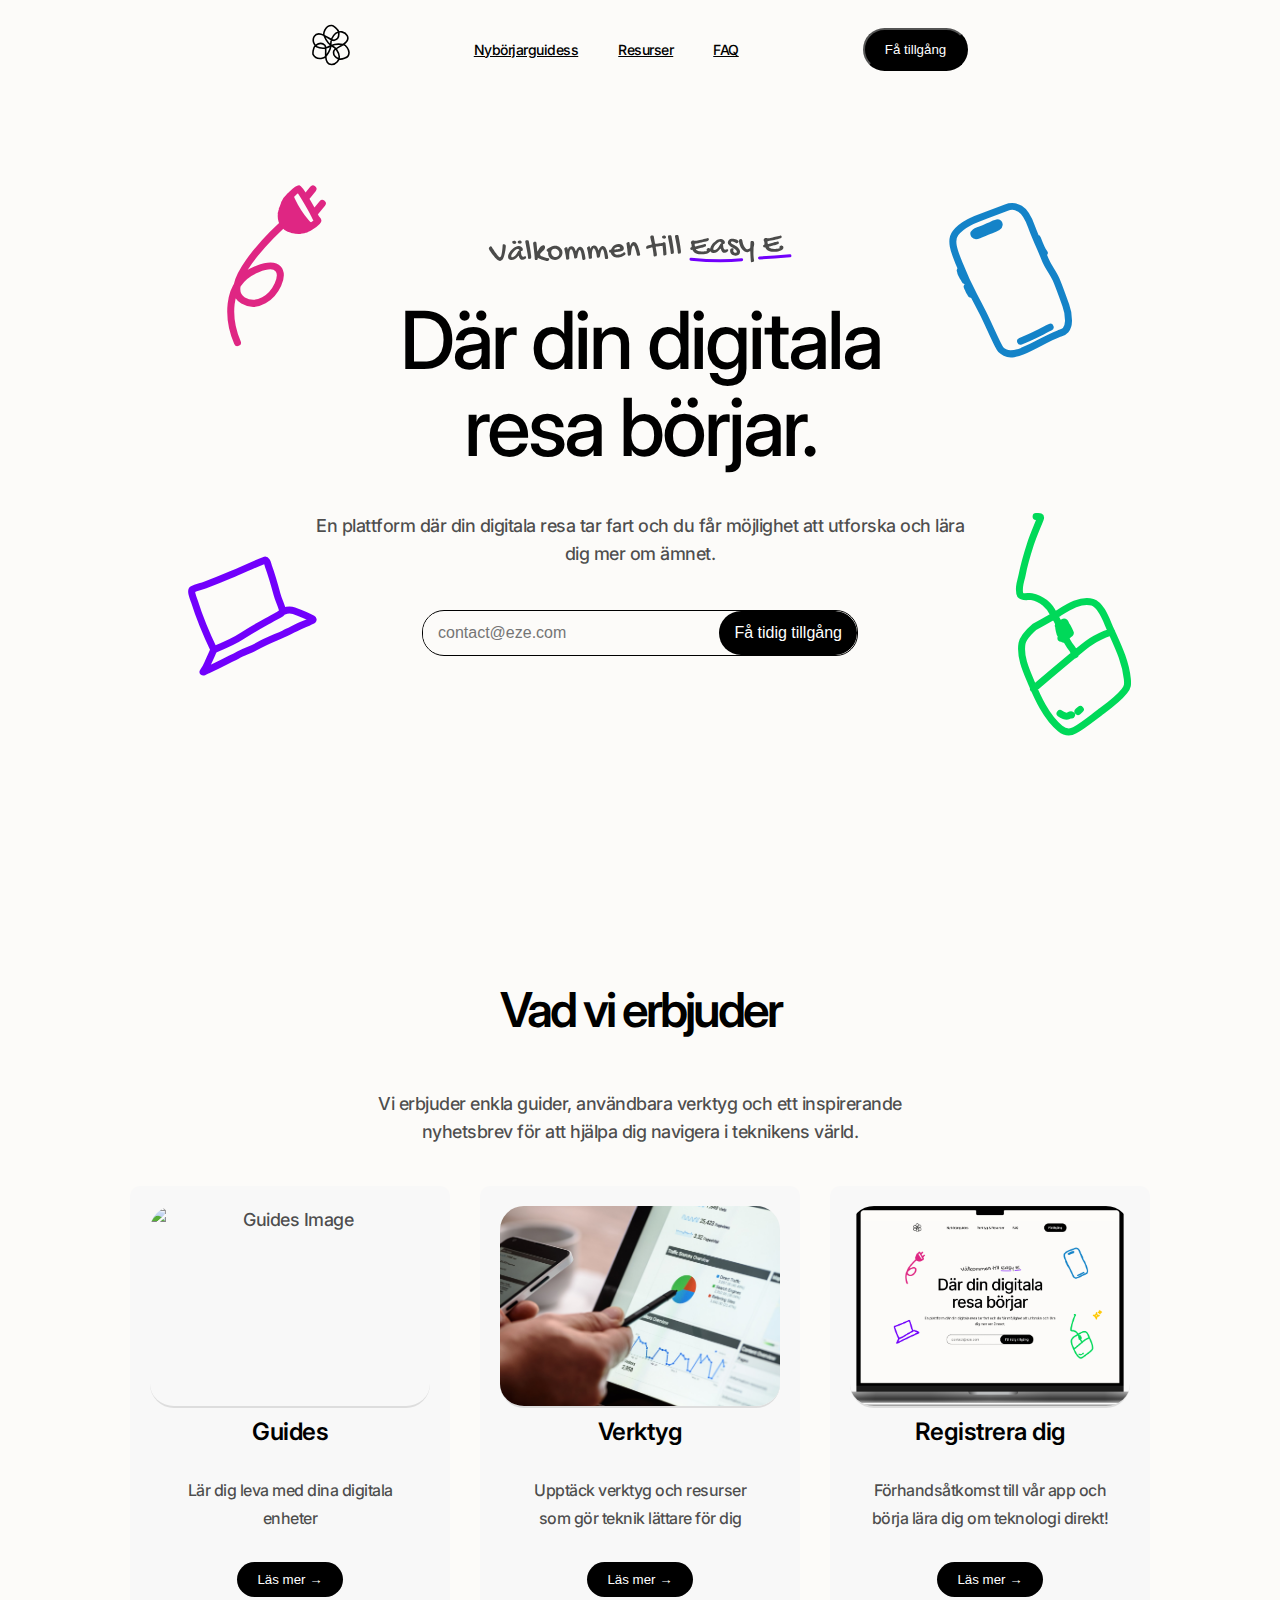
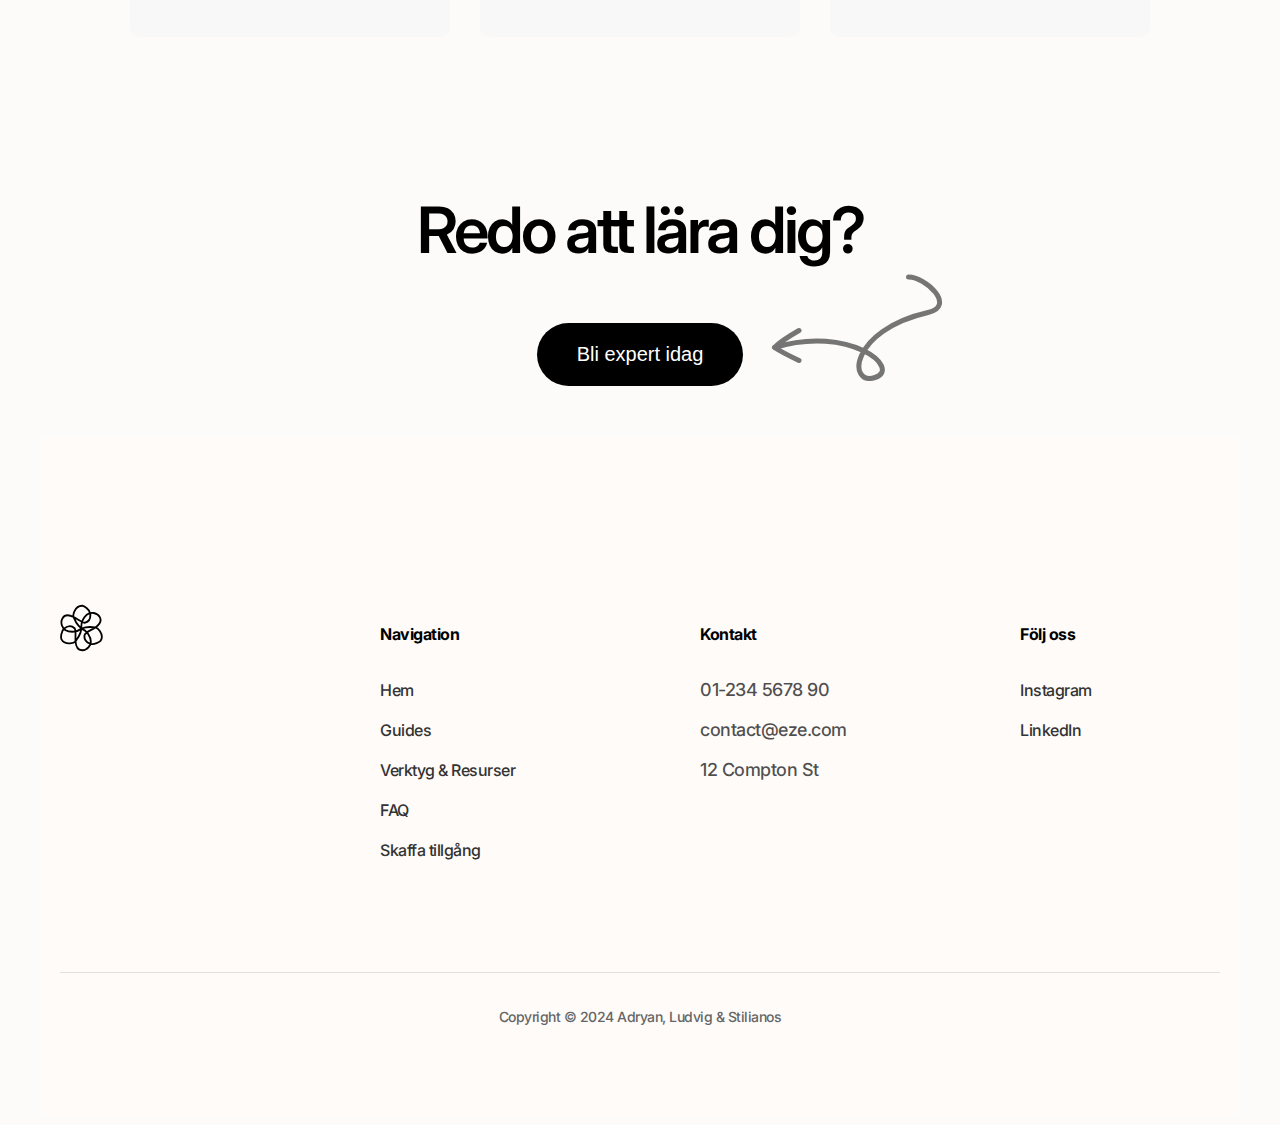
==== commit 5b51788e: "testcommit" ====
--- a/yousef_moller_papavassiliou_responsivewebb/index.html
+++ b/yousef_moller_papavassiliou_responsivewebb/index.html
@@ -1,13 +1,4 @@
 <!DOCTYPE html>
-<html lang="sv">
-  <head>
-    <meta charset="UTF-8" />
-    <meta name="viewport" content="width=device-width, initial-scale=1.0" />
-    <title>Easy E</title>
-    <link rel="stylesheet" href="styles.css">
-    <link rel="preconnect" href="https://fonts.googleapis.com">
-    <link rel="preconnect" href="https://fonts.gstatic.com" crossorigin>    
-    <link href="https://fonts.googleapis.com/css2?family=Gochi+Hand&family=Inter:ital,opsz,wght@0,14..32,100..900;1,14..32,100..<!DOCTYPE html>
 <html lang="sv">
   <head>
     <meta charset="UTF-8" />
@@ -27,7 +18,7 @@
 
       <!-- Desktop Navigation Links -->
       <div class="nav-links">
-        <a href="#" class="nav-item">Nybörjarguides</a>
+        <a href="#" class="nav-item">Nybörjarguidess</a>
         <a href="#" class="nav-item">Resurser</a>
         <a href="#" class="nav-item">FAQ</a>
       </div>
@@ -152,104 +143,3 @@
     </script>
   </body>
 </html>
-900&display=swap" rel="stylesheet">  
-  </head>
-  <body>
-    <!-- Header -->
-    <nav class="navbar">
-      <div class="logo">
-        <img src="icons/logo.svg">
-      </div>
-        <div class="nav-links">
-          <a href="#" class="nav-item">Nybörjarguides</a>
-          <a href="#" class="nav-item">Resurser</a>
-          <a href="#" class="nav-item">FAQ</a>
-      </div>
-      <button class="nav-cta-button">Få tillgång</button>
-    </nav>
-
-    <!-- Hero Section -->
-    <div class="hero">
-      <img src="other/handwritten_1.svg" alt="hanskriven text som välkommnar användaren">
-      <h1>Där din digitala <br>resa börjar.</h1>
-      <p>En plattform där din digitala resa tar fart och du får möjlighet att utforska och lära dig mer om ämnet.</p>
-      <img src="icons/phone.svg" class="phone-icon" alt="Phone Icon">
-      <img src="icons/cable.svg" class="cable-icon" alt="Cable Icon">
-      <img src="icons/laptop.svg" class="computer-icon" alt="Laptop Icon">
-      <img src="icons/mouse.svg" class="mouse-icon" alt="Computer mouse icon">
-      <form class="signup-form" action="submit_form.html" method="POST">
-        <input type="email" name="email" placeholder="contact@eze.com" class="email-input" required>
-        <button type="submit" class="submit-button">Få tidig tillgång</button>
-      </form>
-    
-  </div>
-    <!-- Offerings Section -->
-    <section class="offerings">
-      <h2>Vad vi erbjuder</h2>
-      <p>
-        Vi erbjuder enkla guider, användbara verktyg och ett inspirerande
-        nyhetsbrev för att hjälpa dig navigera i teknikens värld.
-      </p>
-      <div class="cards">
-        <div class="card">
-          <h3>Guides</h3>
-          <p>Lär dig leva med dina digitala enheter</p>
-          <button>Läs mer →</button>
-        </div>
-        <div class="card">
-          <h3>Verktyg</h3>
-          <p>Upptäck verktyg och resurser som gör teknik lättare för dig</p>
-          <button>Läs mer →</button>
-        </div>
-        <div class="card">
-          <h3>Registrera dig och få tidig tillgång</h3>
-          <p>
-            Förhandsåtkomst till vår app och börja lära dig om teknologi direkt!
-          </p>
-          <button>Läs mer →</button>
-        </div>
-      </div>
-    </section>
-
-    <!-- Call to Action Section -->
-    <section class="cta-section">
-      <h2>Redo att lära dig?</h2>
-      <button class="cta-large">Bli expert idag</button>
-    </section>
-
-    <!-- Footer -->
-    <footer class="footer">
-      <div class="footer-content">
-        <div class="footer-logo">🌸</div>
-        <div class="footer-nav">
-          <p>Navigation</p>
-          <ul>
-            <li><a href="#">Hem</a></li>
-            <li><a href="#">Guides</a></li>
-            <li><a href="#">Verktyg & Resurser</a></li>
-            <li><a href="#">FAQ</a></li>
-            <li><a href="#">Skaffa tillgång</a></li>
-          </ul>
-        </div>
-        <div class="footer-contact">
-          <p>Kontakt</p>
-          <ul>
-            <li>01-234 5678 90</li>
-            <li>contact@eze.com</li>
-            <li>12 Compton St</li>
-          </ul>
-        </div>
-        <div class="footer-social">
-          <p>Följ oss</p>
-          <ul>
-            <li><a href="#">Instagram</a></li>
-            <li><a href="#">LinkedIn</a></li>
-          </ul>
-        </div>
-      </div>
-      <div class="footer-bottom">
-        <p>Copyright © 2024 Adryan, Ludvig & Stilianos</p>
-      </div>
-    </footer>
-  </body>
-</html>
--- a/yousef_moller_papavassiliou_responsivewebb/styles.css
+++ b/yousef_moller_papavassiliou_responsivewebb/styles.css
@@ -182,7 +182,6 @@
   border-radius: 10px;
   width: 300px;
   overflow: hidden;
-  box-shadow: 0 4px 10px rgba(0, 0, 0, 0.1);
   transition: transform 0.3s ease;
   display: flex;
   flex-direction: column;
@@ -349,12 +348,11 @@
   gap: 16px;
   align-items: center;
   background-color: #fcfbf9;
-  padding: 20px;
+  padding: 8px;
   position: absolute;
   top: 70px;
   right: 0;
   width: 100%;
-  box-shadow: 0px 4px 12px rgba(0, 0, 0, 0.1);
   z-index: 10;
 }
 
